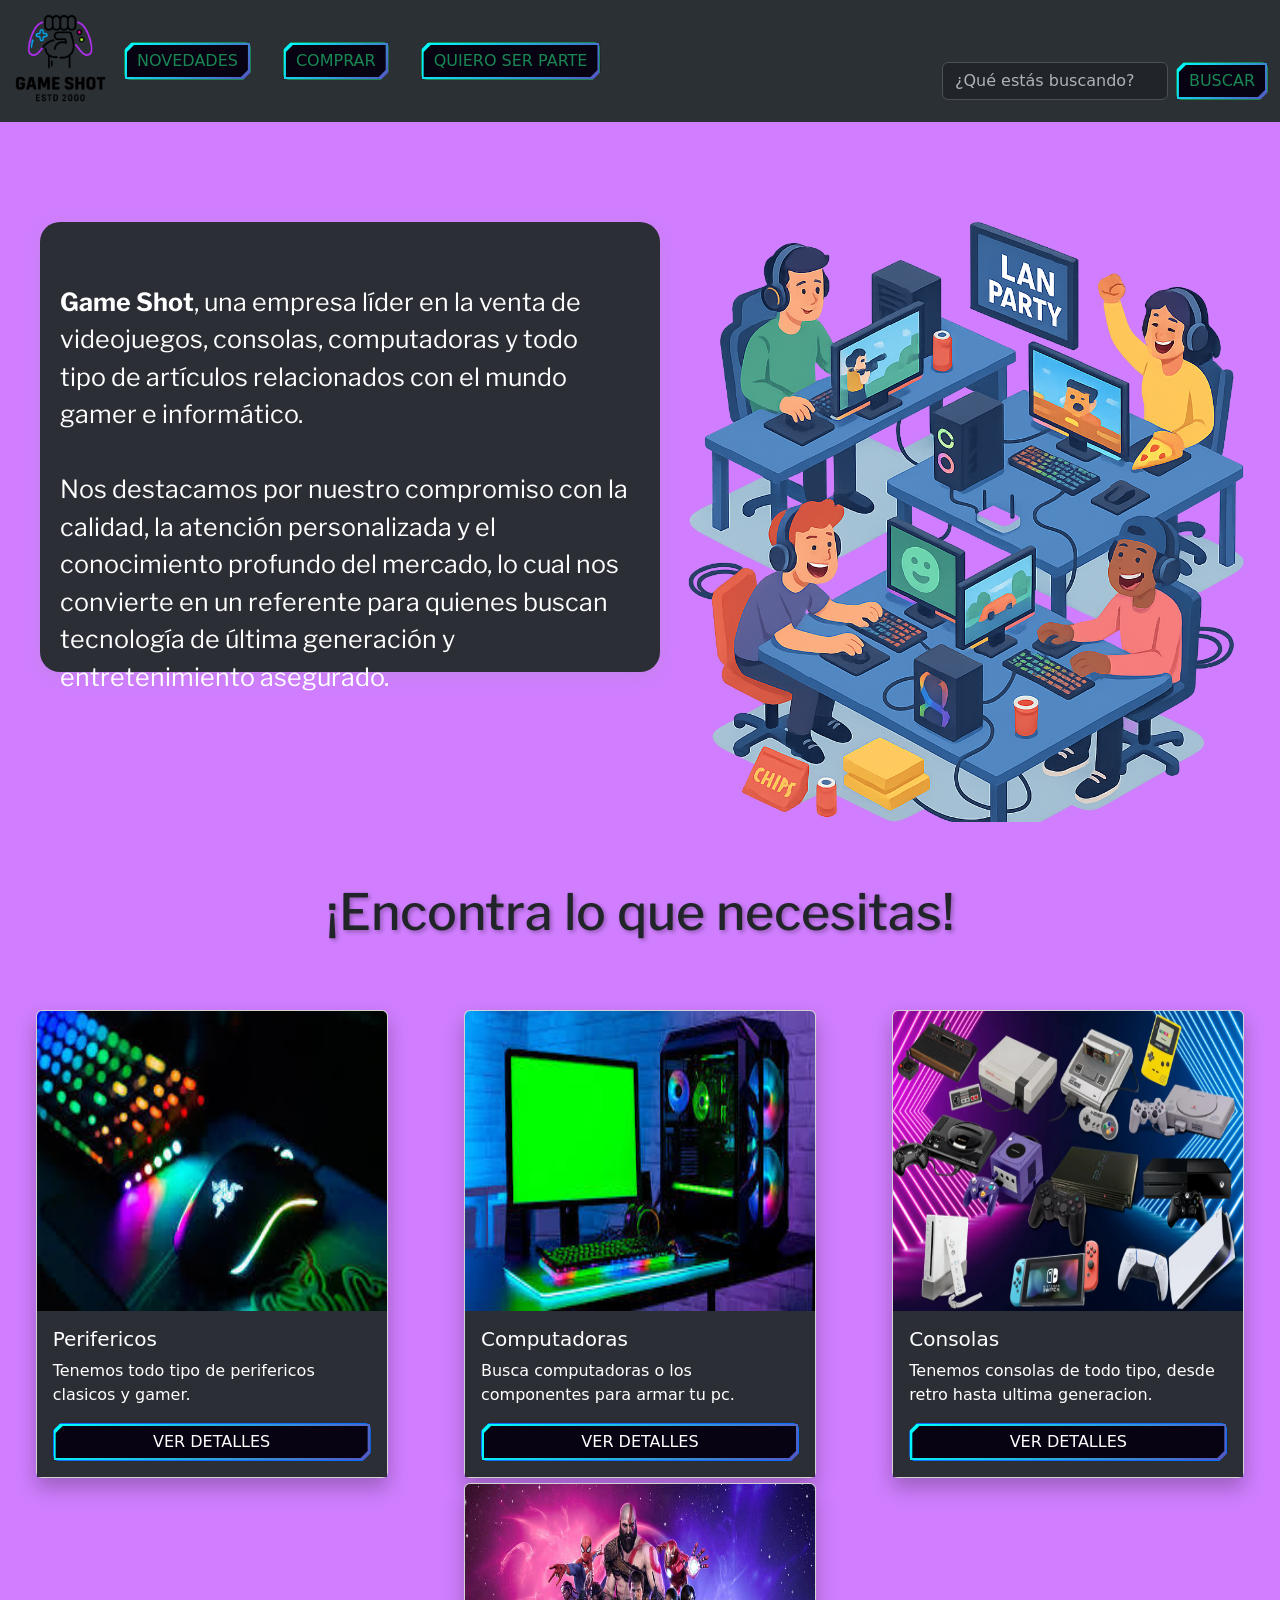
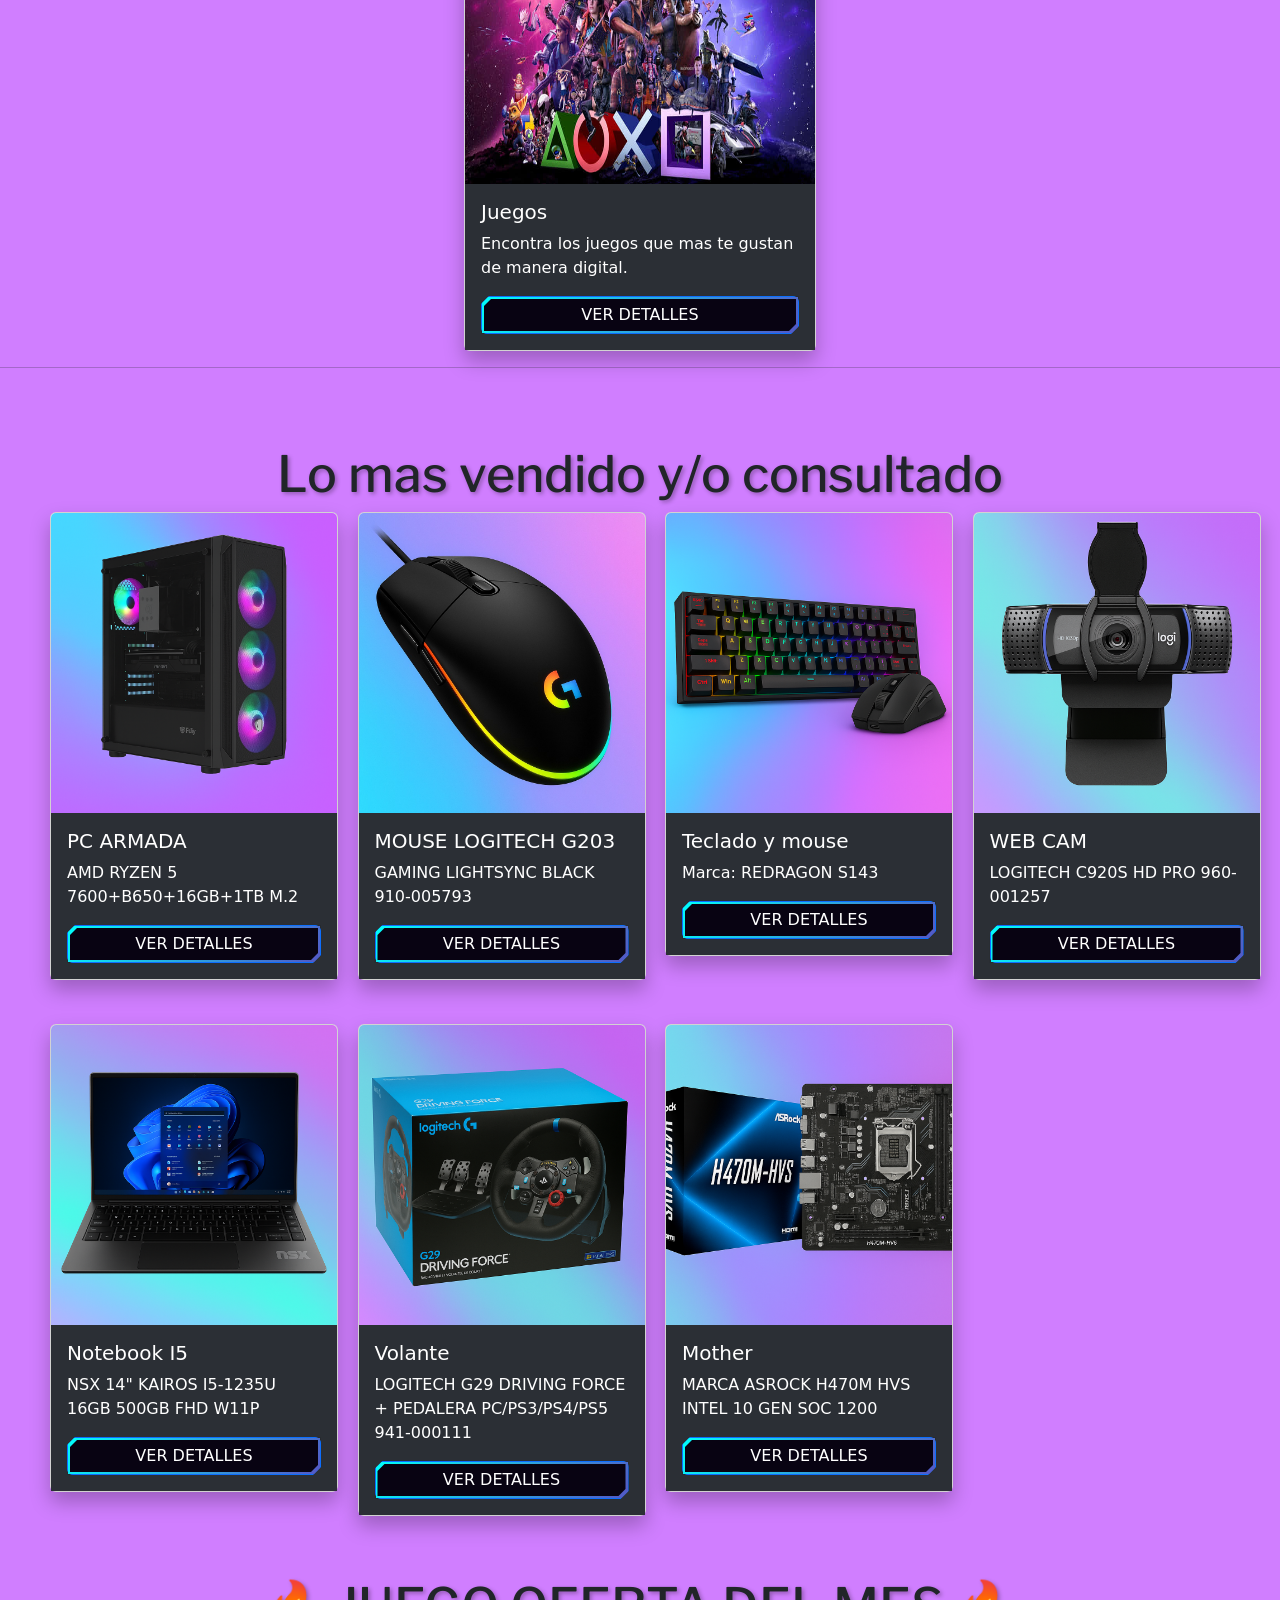
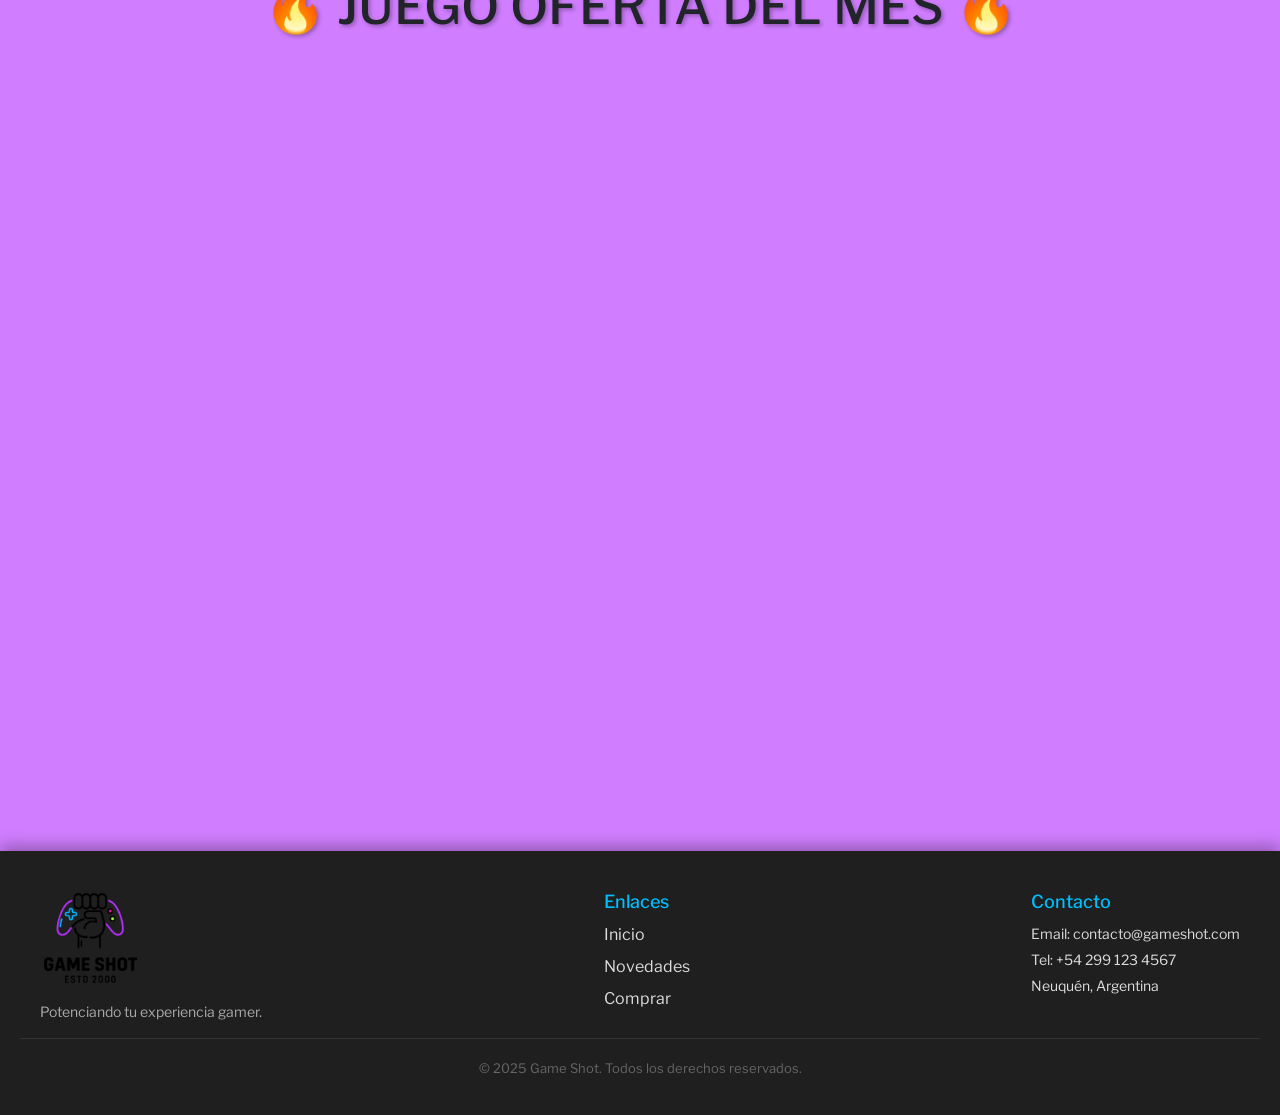
==== index.html @ ba87ca97 "resubo proyecto" ====
<!DOCTYPE html>
<html lang="en">
<head>
    <meta charset="UTF-8">
    <meta name="viewport" content="width=device-width, initial-scale=1.0">
 

  <!-- LIBRERIA -->

   <!-- CSS -->
  <link rel="stylesheet" href="assets/css/estilos.css">
  <!-- CSS ANIMATION -->
  <link href="https://unpkg.com/aos@2.3.1/dist/aos.css" rel="stylesheet">

   <!-- BOOTSTRAP -->
    <link href="https://cdn.jsdelivr.net/npm/bootstrap@5.3.5/dist/css/bootstrap.min.css" rel="stylesheet" integrity="sha384-SgOJa3DmI69IUzQ2PVdRZhwQ+dy64/BUtbMJw1MZ8t5HZApcHrRKUc4W0kG879m7" crossorigin="anonymous">
    <link rel="stylesheet" href="https://stackpath.bootstrapcdn.com/font-awesome/4.7.0/css/font-awesome.min.css">

    <!-- GOOGLE FONTS -->
<link rel="preconnect" href="https://fonts.googleapis.com">
<link rel="preconnect" href="https://fonts.gstatic.com" crossorigin>
<link href="https://fonts.googleapis.com/css2?family=Courgette&family=Exo+2:ital,wght@0,100..900;1,100..900&family=Fira+Sans+Condensed:ital,wght@0,100;0,200;0,300;0,400;0,500;0,600;0,700;0,800;0,900;1,100;1,200;1,300;1,400;1,500;1,600;1,700;1,800;1,900&family=Libre+Franklin:ital,wght@0,100..900;1,100..900&family=Noto+Serif+Hentaigana:wght@200..900&family=Playwrite+DK+Loopet+Guides&display=swap" rel="stylesheet">

<!-- ANIMATE STYLE -->
<link
rel="stylesheet"
href="https://cdnjs.cloudflare.com/ajax/libs/animate.css/4.1.1/animate.min.css"
/>

    <title>GAME SHOT</title>
</head>


<!-- BODY -->
<body class="body">
  
    
<!-- HEADER NAV -->
<header>
  <nav class="navbar navbar-expand-lg bg-body-tertiary" data-bs-theme="dark">
    <div class="container-fluid">
      <a class="navbar-brand" href="index.html">
        <img src="assets/img/principal/GAMESHOT.png" style="width: 6rem;" alt="gameshot">
      </a>
      <button class="navbar-toggler" type="button" data-bs-toggle="collapse" data-bs-target="#navbarNavAltMarkup" aria-controls="navbarNavAltMarkup" aria-expanded="false" aria-label="Toggle navigation">
        <span class="navbar-toggler-icon"></span>
      </button>

      <div class="collapse navbar-collapse d-flex justify-content-between align-items-center" id="navbarNavAltMarkup">
        <div class="navbar-nav">
          <a class="btn btn-outline-success" href="assets/pages/novedades.html">Novedades</a>
          <a class="btn btn-outline-success" href="assets/pages/stock.html">Comprar</a>
          <a class="btn btn-outline-success" href="assets/pages/serparte.html">Quiero ser parte</a>
        </div>

        <form class="d-flex" role="search">
          <input class="form-control me-2" type="search" placeholder="¿Qué estás buscando?" aria-label="Search">
          <button class="btn btn-outline-success" type="submit">Buscar</button>
        </form>
      </div>
    </div>
  </nav>
</header>



<!-- ANIMACION PRINCIPAL -->
<main>
<div class="animacionprincipal">
  <div class="contenedortexto">
    <p class="animate__animated animate__fadeInLeft"><strong>Game Shot</strong>, una empresa líder en la venta de videojuegos, consolas, computadoras y todo tipo de artículos relacionados con el mundo gamer e informático.

      Nos destacamos por nuestro compromiso con la calidad, la atención personalizada y el conocimiento profundo del mercado, lo cual nos convierte en un referente para quienes buscan tecnología de última generación y entretenimiento asegurado.
    </p>
    </div>

    
<div class="contenedorlan">
    <img class="imggamers" src="assets/img/principal/lan-party.png" alt="LAN PARTY">
  </div>
</div>   
<!-- FIN ANIMACION PRINCIPAL -->





<!-- SEGUNDO TITULO Y TARJETAS -->
<div class="contenedortitulo">
  <h1 class="segundotituloh">¡Encontra lo que necesitas!</h1>
  </div>
<!-- FIN SEGUNDO TITULO -->


<!-- COMIENZO TARJETAS -->
<section class="tarjetas" data-aos="fade-right"
data-aos-offset="300"
data-aos-easing="ease-in-sine">

<article>
  <div class="card" style="width: 22rem;">
    <img src="assets/img/principal/perifericos.jpg" class="card-img-top" alt="perifericos">
    <div class="card-body">
      <h5 class="card-title">Perifericos</h5>
      <p class="card-text">Tenemos todo tipo de perifericos clasicos y gamer.</p>
      <a href="assets/pages/perifericos.html" class="btn btn-primary">Ver detalles</a>
    </div>
  </div>
</article>

<article>
  <div class="card" style="width: 22rem;">
    <img src="assets/img/principal/pc.jpg" class="card-img-top" alt="imagen-pc">
    <div class="card-body">
      <h5 class="card-title">Computadoras</h5>
      <p class="card-text">Busca computadoras o los componentes para armar tu pc.</p>
      <a href="assets/pages/computadoras.html" class="btn btn-primary">Ver detalles</a>
    </div>
  </div>
</article>

<article>
  <div class="card" style="width: 22rem;">
    <img src="assets/img/principal/consolas.png" class="card-img-top" alt="Consolas">
    <div class="card-body">
      <h5 class="card-title">Consolas</h5>
      <p class="card-text">Tenemos consolas de todo tipo, desde retro hasta ultima generacion.</p>
      <a href="assets/pages/consolas.html" class="btn btn-primary">Ver detalles</a>
    </div>
  </div>
</article>

<article>
  <div class="card" style="width: 22rem;">
    <img src="assets/img/principal/juegos.jpg" class="card-img-top" alt="juegos">
    <div class="card-body">
      <h5 class="card-title">Juegos</h5>
      <p class="card-text">Encontra los juegos que mas te gustan de manera digital.</p>
      <a href="assets/pages/juegos.html" class="btn btn-primary">Ver detalles</a>
    </div>
  </div>
</article>

</section>
<!-- FIN TARJETAS -->


<!-- BARRA SEPARADORA -->
<hr>
<!-- BARRA SEPARADORA-->


<!-- TITULO Y TARJETAS MAS VENDIDO -->
<div class="contenedortitulotres">
<h2 class="titulotres">Lo mas vendido y/o consultado</h2>
</div>
<!-- FIN DEL TITULO -->


<!-- INICIO TARJETAS DE LO MAS VENDIDO Y CONSULTADO -->
<section class="contenedormasvendido" data-aos="fade-right">
    <article>
    <div class="card" style="width: 18rem;">
      <img src="assets/img/productos/computadora-i5.png" class="card-img-top" alt="pc armada">
      <div class="card-body">
        <h5 class="card-title">PC ARMADA</h5>
        <p class="card-text"> AMD RYZEN 5 7600+B650+16GB+1TB M.2</p>
        <a href="/assets/pages/stock.html" class="btn btn-primary">Ver detalles</a>
      </div>
    </div>
  </article>


<article>
    <div class="card" style="width: 18rem;">
      <img src="assets/img/productos/mouse-logitechg203.png" class="card-img-top" alt="mouse logitech">
      <div class="card-body">
        <h5 class="card-title">MOUSE LOGITECH G203</h5>
        <p class="card-text"> GAMING LIGHTSYNC BLACK 910-005793</p>
        <a href="/assets/pages/stock.html" class="btn btn-primary">Ver detalles</a>
      </div>
    </div>
</article>

<article>
    <div class="card" style="width: 18rem;">
      <img src="assets/img/productos/teclado.png" class="card-img-top" alt="mouselogitech">
      <div class="card-body">
        <h5 class="card-title">Teclado y mouse</h5>
        <p class="card-text">Marca: REDRAGON S143</p>
        <a href="/assets/pages/stock.html" class="btn btn-primary">Ver detalles</a>
      </div>
    </div>
</article>

<article>
    <div class="card" style="width: 18rem;">
      <img src="assets/img/productos/cam-logitech.png" class="card-img-top" alt="camara web">
      <div class="card-body">
        <h5 class="card-title">WEB CAM</h5>
        <p class="card-text">LOGITECH C920S HD PRO 960-001257</p>
        <a href="/assets/pages/stock.html" class="btn btn-primary">Ver detalles</a>
      </div>
    </div>
</article>

<article>
    <div class="card" style="width: 18rem;">
      <img src="assets/img/productos/nootebook.png" class="card-img-top" alt="notebook nsx">
      <div class="card-body">
        <h5 class="card-title">Notebook I5</h5>
        <p class="card-text">NSX 14" KAIROS I5-1235U 16GB 500GB FHD W11P</p>
        <a href="/assets/pages/stock.html" class="btn btn-primary">Ver detalles</a>
      </div>
    </div>
</article> 

<article>
    <div class="card" style="width: 18rem;">
      <img src="assets/img/productos/volante-logitech.png" class="card-img-top" alt="volante logitech">
      <div class="card-body">
        <h5 class="card-title">Volante</h5>
        <p class="card-text">LOGITECH G29 DRIVING FORCE + PEDALERA PC/PS3/PS4/PS5 941-000111 </p>
        <a href="/assets/pages/stock.html" class="btn btn-primary">Ver detalles</a>
      </div>
    </div>
</article>

<article>
    <div class="card" style="width: 18rem;">
      <img src="assets/img/productos/mother-asrock.png" class="card-img-top" alt="Mother ASROCK">
      <div class="card-body">
        <h5 class="card-title">Mother</h5>
        <p class="card-text">MARCA ASROCK H470M HVS INTEL 10 GEN SOC 1200</p>
        <a href="/assets/pages/stock.html" class="btn btn-primary">Ver detalles</a>
      </div>
    </div>
</article>

</section>
<!-- FIN TARJETAS DE LO MAS VENDIDO Y/O CONSULTADO -->





<section>
  <!-- INICIO CUARTO TITULO -->
  <div class="contenedorcuartotitulo">
    <h2 class="cuartotituloh">
      <span class="fuego">🔥</span>   JUEGO OFERTA DEL MES  <span class="fuego">🔥</span>
    </h2>
  </div>
<!-- FIN CUARTO TITULO -->

<!-- JUEGO EN OFERTA DEL MES -->
<div class="contenedorjuegooferta" data-aos="fade-left">
<div>
  <img class="juegooferta" src="assets/img/productos/juego-oferta.jpg" alt="ASSASSINSCREED">
</div>
<div>
  <a href="assets/pages/juegos.html" class="btn btn-primary">¡Lo Quiero!</a>
</div>
<div class="textojuego">
  <h2>Disfruta de nuestras distintas ofertas en todas las plataformas</h2>
</div>
</div>

</section>
<!-- FIN JUEGO OFERTA DEL MES -->

</main>



<!-- COMIENZO DEL FOOTER -->
<footer class="footer">
  <div class="footer-container">
    <div class="footer-logo">
      <img src="assets/img/principal/GAMESHOT.png" alt="Logo Game Shot">
      <p>Potenciando tu experiencia gamer.</p>
    </div>

    <div class="footer-links">
      <h5>Enlaces</h5>
      <ul>
        <li><a href="index.html">Inicio</a></li>
        <li><a href="/assets/pages/novedades.html">Novedades</a></li>
        <li><a href="/assets/pages/stock.html">Comprar</a></li>
      </ul>
    </div>

    <div class="footer-contact">
      <h5>Contacto</h5>
      <p>Email: contacto@gameshot.com</p>
      <p>Tel: +54 299 123 4567</p>
      <p>Neuquén, Argentina</p>
    </div>
  </div>
  <div class="footer-bottom">
    <p>&copy; 2025 Game Shot. Todos los derechos reservados.</p>
  </div>
</footer>
<!-- FIN DEL FOOTER -->
</body>







 <!-- Scripts  -->
 <script src="https://cdn.jsdelivr.net/npm/bootstrap@5.3.5/dist/js/bootstrap.bundle.min.js" integrity="sha384-k6d4wzSIapyDyv1kpU366/PK5hCdSbCRGRCMv+eplOQJWyd1fbcAu9OCUj5zNLiq" crossorigin="anonymous"></script>
 <!-- ANIMATION CSS -->
 <script src="https://unpkg.com/aos@2.3.1/dist/aos.js"></script>
 <script>
  AOS.init();
</script>
</html>
---- assets/css/estilos.css ----
.body {
  -webkit-animation: color-change-2x 3s linear infinite alternate both;
  animation: color-change-2x 3s linear infinite alternate both;
}

@keyframes color-change-2x {
  0% {
    background: #8af7ff;
  }
  100% {
    background: #d07eff;
  }
}
@-webkit-keyframes bg-pan-left {
  0% {
    background-position: 100% 50%;
  }
  100% {
    background-position: 0% 50%;
  }
}
@keyframes bg-pan-left {
  0% {
    background-position: 100% 50%;
  }
  100% {
    background-position: 0% 50%;
  }
}
.contenedorbuscador {
  padding-left: 570px;
}

.navbar-nav {
  gap: 2rem;
}

.btn {
  --border-color: linear-gradient(-45deg, #ffae00, #7e03aa, #00fffb);
  --border-width: 0.125em;
  --curve-size: 0.5em;
  --blur: 30px;
  --bg: #080312;
  --color: #afffff;
  color: var(--color);
  cursor: pointer;
  position: relative;
  isolation: isolate;
  display: inline-grid;
  place-content: center;
  padding: 0.5em 1.5em;
  font-size: 17px;
  border: 0;
  text-transform: uppercase;
  box-shadow: 10px 10px 20px rgba(0, 0, 0, 0.6);
  clip-path: polygon(0% var(--curve-size), var(--curve-size) 0, 100% 0, 100% calc(100% - var(--curve-size)), calc(100% - var(--curve-size)) 100%, 0 100%);
  transition: color 250ms;
}

.btn::after,
.btn::before {
  content: "";
  position: absolute;
  inset: 0;
}

.btn::before {
  background: var(--border-color);
  background-size: 300% 300%;
  animation: move-bg7234 5s ease infinite;
  z-index: -2;
}

@keyframes move-bg7234 {
  0% {
    background-position: 31% 0%;
  }
  50% {
    background-position: 70% 100%;
  }
  100% {
    background-position: 31% 0%;
  }
}
.btn::after {
  background: var(--bg);
  z-index: -1;
  clip-path: polygon(var(--border-width) calc(var(--curve-size) + var(--border-width) * 0.5), calc(var(--curve-size) + var(--border-width) * 0.5) var(--border-width), calc(100% - var(--border-width)) var(--border-width), calc(100% - var(--border-width)) calc(100% - (var(--curve-size) + var(--border-width) * 0.5)), calc(100% - (var(--curve-size) + var(--border-width) * 0.5)) calc(100% - var(--border-width)), var(--border-width) calc(100% - var(--border-width)));
  transition: clip-path 500ms;
}

.btn:where(:hover, :focus)::after {
  clip-path: polygon(calc(100% - var(--border-width)) calc(100% - (var(--curve-size) + var(--border-width) * 0.5)), calc(100% - var(--border-width)) var(--border-width), calc(100% - var(--border-width)) var(--border-width), calc(100% - var(--border-width)) calc(100% - (var(--curve-size) + var(--border-width) * 0.5)), calc(100% - (var(--curve-size) + var(--border-width) * 0.5)) calc(100% - var(--border-width)), calc(100% - (var(--curve-size) + var(--border-width) * 0.5)) calc(100% - var(--border-width)));
  transition: 200ms;
}

.btn:where(:hover, :focus) {
  color: #fff;
}

.contenedorbuscador {
  padding-left: 570px;
}

.imggamers {
  height: 600px;
  width: 600px;
  animation: gamers 3s ease-in infinite alternate-reverse;
  align-self: start;
}

@keyframes gamers {
  from {
    transform: translateY(0);
  }
  to {
    transform: translateY(-60px);
  }
}
.animacionprincipal {
  display: grid;
  grid-template-columns: 1fr 1fr;
  padding-top: 100px;
  padding-left: 40px;
}

.contenedorlan {
  grid-column: 2/3;
}

.contenedortexto {
  font-size: 25px;
  grid-column: 1/2;
  padding: 1.5rem 2rem;
  height: 450px;
  padding-left: 20px;
  font-family: "Libre Franklin", sans-serif;
  font-optical-sizing: auto;
  white-space: pre-line;
  background-color: rgb(43, 47, 53);
  border-radius: 20px;
  box-shadow: 0 4px 15px rgba(149, 149, 149, 0.2);
  color: white;
  animation: aparecer 1s ease forwards;
  opacity: 0;
}

@keyframes aparecer {
  0% {
    transform: translateY(20px);
    opacity: 0;
  }
  100% {
    transform: translateY(0);
    opacity: 1;
  }
}
.contenedortitulo, .contenedortitulotres, .contenedorsegundotitulo, .contenedorprimertitulo, .contenedorcuartotitulo {
  padding-top: 60px;
  display: flex;
  justify-content: center;
}

.segundotituloh, .titulotres, .novedadessegundotitulo, .novedadesprimertitulo, .cuartotituloh {
  font-size: 50px;
  font-family: "Libre Franklin", sans-serif;
  text-shadow: 2px 2px 4px rgba(0, 0, 0, 0.3);
}

.tarjetas {
  display: flex;
  flex-wrap: wrap;
  justify-content: space-around;
  padding-top: 60px;
  gap: 5px 5px;
}

.card {
  box-shadow: 0 10px 20px rgba(0, 0, 0, 0.25);
  border-radius: 16px;
}

.card:hover {
  transform: scale(1.02);
  transition: 0.3s ease-in-out;
}

.card-body {
  background-color: rgb(43, 47, 53);
}

.card-title {
  font-size: "Libre Franklin", sans-serif;
  color: white;
}

.card-body h5 {
  color: white;
}

.card-body p {
  color: white;
}

.card-body a {
  display: flex;
  justify-content: center;
}

.contenedormasvendido {
  display: grid;
  grid-template-columns: 1fr 1fr 1fr 1fr;
  grid-template-rows: 1fr 1fr;
  padding-left: 50px;
  row-gap: 20px;
}

.fuego {
  animation: flame 0.8s infinite alternate ease-in-out;
  display: inline-block;
}

@keyframes flame {
  0% {
    transform: translateY(0) scale(1);
    filter: drop-shadow(0 0 5px orange);
  }
  100% {
    transform: translateY(-5px) scale(1.1);
    filter: drop-shadow(0 0 15px red);
  }
}
.juegooferta {
  width: 100%;
  display: block;
  border-radius: 10px;
}

.contenedorjuegooferta {
  position: relative;
  display: inline-block;
}

.botonoferta {
  display: flex;
  justify-content: center;
}

.contenedorjuegooferta a {
  position: absolute;
  bottom: 20px;
  right: 590px;
  width: 350px;
  height: 50px;
  display: flex;
}

.textojuego {
  position: absolute;
  left: 310px;
  top: 50px;
  color: white;
  font-family: "Libre Franklin", sans-serif;
}

.mature {
  position: absolute;
  width: 50px;
  height: 70px;
  top: 700px;
  right: 500px;
}

.infojuego {
  position: absolute;
  font-family: "Libre Franklin", sans-serif;
  top: 725px;
  right: 30px;
  font-size: 18px;
  color: white;
}

footer {
  background-color: #1f1f1f;
  color: #ddd;
  padding: 40px 20px 20px;
  font-family: "Libre Franklin", sans-serif;
  margin-top: 80px;
  box-shadow: 0 -5px 15px rgba(0, 0, 0, 0.3);
}

.footer-container {
  display: flex;
  flex-wrap: wrap;
  justify-content: space-between;
  max-width: 1200px;
  margin: auto;
  gap: 2rem;
}

.footer-logo img {
  width: 100px;
  margin-bottom: 10px;
}

.footer-logo p {
  font-size: 14px;
  color: #aaa;
}

.footer-links h5,
.footer-contact h5 {
  font-size: 18px;
  margin-bottom: 10px;
  color: #00bfff;
}

.footer-links ul {
  list-style: none;
  padding: 0;
}

.footer-links ul li {
  margin-bottom: 8px;
}

.footer-links ul li a {
  color: #ddd;
  text-decoration: none;
  transition: color 0.3s;
}

.footer-links ul li a:hover {
  color: #00bfff;
}

.footer-contact p {
  margin: 5px 0;
  font-size: 14px;
}

.footer-bottom {
  text-align: center;
  padding-top: 20px;
  border-top: 1px solid #333;
  font-size: 13px;
  color: #666;
}

.contenedorcarrouseluno img {
  height: 600px;
}

.botonera {
  display: flex;
  justify-content: space-evenly;
  padding-top: 40px;
}

.botonera a {
  text-decoration: none;
  font-size: 27px;
  color: black;
  font-family: "Libre Franklin", sans-serif;
  text-decoration: none;
  color: #343434;
  transition: color 0.3s ease, border-bottom 0.3s ease;
  border-bottom: 2px solid transparent;
}

.botonera a:hover {
  color: #0056b3;
  border-bottom: 2px solid #0056b3;
}

.contenedorstock {
  display: grid;
  grid-template-columns: 1fr 1fr 1fr 1fr;
  grid-template-rows: 1fr 1fr 1fr 1fr 1fr 1fr;
  margin-left: 50px;
  grid-auto-rows: 450px;
  gap: 20px;
  border-radius: 5px;
  box-shadow: 2px;
}

.ram {
  grid-column: 1/2;
  grid-row: 6/7;
}

.propagandaamd {
  grid-row: 6/7;
  grid-column: 2/4;
}

.propagandaamd img {
  width: 1050px;
  height: 450px;
  border-radius: 20px;
}

.card {
  width: 18rem;
  height: 100%;
  display: flex;
  flex-direction: column;
}

.card img {
  height: 300px;
}

.card-body {
  flex-grow: 1;
  display: flex;
  flex-direction: column;
}

.card-body .btn {
  margin-top: auto;
  align-self: flex-start;
  width: 100%;
}

.contenedorperifericos {
  display: grid;
  grid-template-columns: 1fr 1fr 1fr 1fr;
  grid-row: 1fr 1fr 1fr 1fr 1fr;
  gap: 30px;
  padding-left: 30px;
  padding-right: 30px;
}

.contenedorperifericos article div {
  width: 100%;
  height: 100%;
}

.carrouselperiferico {
  grid-column: 1/5;
  grid-row: 2/3;
  height: 300px;
}

.palancalogitech {
  grid-row: 5/6;
  grid-column: 3/4;
}

.mouseblue {
  grid-row: 5/6;
  grid-column: 2/3;
}

.contenedorcomputadoras {
  display: grid;
  grid-template-columns: 1fr 1fr 1fr;
  grid-row: 1fr 1fr 1fr 1fr 1fr;
  gap: 30px;
  padding-left: 90px;
}

.propagandacomputadora {
  grid-column: 1/4;
  grid-row: 2/3;
  width: 1289px;
}

.propagandacomputadorados {
  grid-column: 1/4;
  grid-row: 5/6;
  width: 1289px;
}

.noxi {
  grid: 4/5;
  grid-column: 2/3;
}

.contenedorjuegos {
  display: grid;
  grid-template-columns: 1fr 1fr 1fr 1fr;
  grid-row: 1fr 1fr 1fr;
  gap: 20px;
}

.contenedorjuegos article div {
  width: 100%;
  height: 100%;
}

.contenedorconsolas {
  display: flex;
  justify-content: space-around;
}

form {
  display: flex;
  justify-content: center;
  margin-top: 40px;
}

.formulario {
  background-color: #ffffff;
  padding: 30px;
  border-radius: 10px;
  box-shadow: 0px 4px 10px rgba(0, 0, 0, 0.1);
  width: 90%;
  max-width: 500px;
}

.formulario h2 {
  text-align: center;
  margin-bottom: 20px;
  font-weight: bold;
  font-size: 24px;
}

.form-group {
  margin-bottom: 20px;
}

.form-group label {
  display: block;
  margin-bottom: 8px;
  font-size: 16px;
  color: #333;
}

.form-group input,
.form-group textarea {
  width: 100%;
  padding: 10px 12px;
  border: 1px solid #ccc;
  border-radius: 6px;
  font-size: 15px;
  background-color: #f9f9f9;
}

.form-group textarea {
  resize: vertical;
  min-height: 100px;
}

input[type=submit] {
  display: block;
  width: 100%;
  padding: 12px;
  background-color: #4CAF50;
  color: white;
  font-size: 16px;
  font-weight: bold;
  border: none;
  border-radius: 6px;
  cursor: pointer;
  transition: background-color 0.3s ease;
}

input[type=submit]:hover {
  background-color: #45a049;
}

@media screen and (max-width: 769px) {
  .contenedortexto {
    height: 300px;
  }
  .contenedortexto p {
    font-size: 14px;
    margin-top: -30px;
  }
  .imggamers {
    width: 300px;
    height: 300px;
  }
  .tarjetas {
    gap: 10px 10px;
  }
  .contenedormasvendido {
    display: grid;
    grid-template-columns: 1fr 1fr;
    grid-template-rows: 1fr 1fr 1fr 1fr;
    padding-left: 50px;
    row-gap: 20px;
  }
  .cuartotituloh {
    font-size: 20px;
  }
  .juegooferta {
    width: 100%;
    height: 600px;
  }
  .contenedorjuegooferta a {
    bottom: 50px;
    right: 210px;
    width: 350px;
    height: 50px;
  }
  .textojuego {
    left: 85px;
    top: 20px;
  }
  .textojuego h2 {
    font-size: 22px;
  }
  .mature {
    width: 500px;
    height: 500px;
    top: 700px;
    right: 500px;
  }
  .infojuego {
    position: absolute;
    font-family: "Libre Franklin", sans-serif;
    top: 700px;
    right: 10px;
    font-size: 2px;
  }
  .novedadesprimertitulo {
    font-size: 40px;
  }
  .carrouseles img {
    height: 400px;
  }
  .novedadessegundotitulo {
    font-size: 35px;
  }
  .botonera a {
    font-size: 20px;
  }
  .contenedorstock {
    display: flex;
    flex-wrap: wrap;
    gap: 20px;
    justify-content: center;
    padding: 20px;
  }
  .propagandaamd img {
    width: 750px;
    margin-right: 47px;
  }
  .contenedorperifericos {
    display: flex;
    flex-wrap: wrap;
    gap: 20px;
    justify-content: center;
    padding: 20px;
  }
  .carrouselperiferico img {
    width: 700px;
    height: 200px;
  }
  .contenedorcomputadoras {
    display: flex;
    flex-wrap: wrap;
    gap: 20px;
    justify-content: center;
    padding: 20px;
  }
  .propagandacomputadora {
    width: 600px;
    height: 50px;
  }
  .propagandacomputadorados {
    width: 600px;
    height: 50px;
  }
  .contenedorconsolas {
    display: flex;
    flex-wrap: wrap;
    gap: 20px;
    justify-content: center;
    padding: 20px;
  }
  .contenedorjuegos {
    display: flex;
    flex-wrap: wrap;
    gap: 20px;
    justify-content: center;
    padding: 20px;
  }
}
@media screen and (max-width: 480px) {
  .contenedortexto {
    height: 280px;
    margin-top: -50px;
    margin-left: -30px;
  }
  .contenedortexto p {
    font-size: 8.5px;
    text-align: center;
    margin-top: -50px;
  }
  .imggamers {
    width: 200px;
    height: 200px;
  }
  .segundotituloh, .titulotres, .cuartotituloh, .novedadesprimertitulo, .novedadessegundotitulo {
    font-size: 35px;
    text-align: center;
  }
  .contenedormasvendido {
    display: flex;
    flex-direction: column;
    row-gap: 20px;
  }
  .cuartotituloh {
    font-size: 20px;
  }
  .juegooferta {
    width: 100%;
    height: 300px;
  }
  .contenedorjuegooferta a {
    bottom: 50px;
    right: 25px;
    width: 350px;
    height: 50px;
  }
  .textojuego {
    left: 0px;
    top: 0px;
  }
  .textojuego h2 {
    font-size: 19px;
  }
  .mature {
    width: 500px;
    height: 500px;
    top: 700px;
    right: 500px;
  }
  .infojuego {
    position: absolute;
    font-family: "Libre Franklin", sans-serif;
    top: 700px;
    right: 10px;
    font-size: 2px;
  }
  .novedadesprimertitulo {
    font-size: 35px;
  }
  .carrouseles img {
    height: 300px;
  }
  .novedadessegundotitulo {
    font-size: 35px;
  }
  .botonera a {
    font-size: 12px;
  }
  .contenedorstock {
    display: flex;
    flex-direction: column;
  }
  .propagandaamd img {
    height: 200px;
    width: 350px;
    margin-left: -25px;
  }
  .contenedorperifericos {
    display: flex;
    flex-wrap: wrap;
    gap: 20px;
    justify-content: center;
    padding: 20px;
  }
  .carrouselperiferico img {
    width: 400px;
    height: 160px;
  }
  .contenedorcomputadoras {
    display: flex;
    flex-wrap: wrap;
    gap: 20px;
    justify-content: center;
    padding: 20px;
  }
  .propagandacomputadora {
    width: 360px;
    height: 50px;
  }
  .propagandacomputadorados {
    width: 360px;
    height: 50px;
  }
  .contenedorconsolas {
    display: flex;
    flex-wrap: wrap;
    gap: 20px;
    justify-content: center;
    padding: 20px;
  }
  .contenedorjuegos {
    display: flex;
    flex-wrap: wrap;
    gap: 20px;
    justify-content: center;
    padding: 20px;
  }
}
@media screen and (max-width: 426px) {
  .contenedortexto {
    height: 190px;
    margin-top: -50px;
    margin-left: -30px;
  }
  .contenedortexto p {
    font-size: 8.5px;
    text-align: center;
    margin-top: -50px;
  }
  .imggamers {
    width: 200px;
    height: 200px;
  }
}


/*# sourceMappingURL=estilos.css.map */
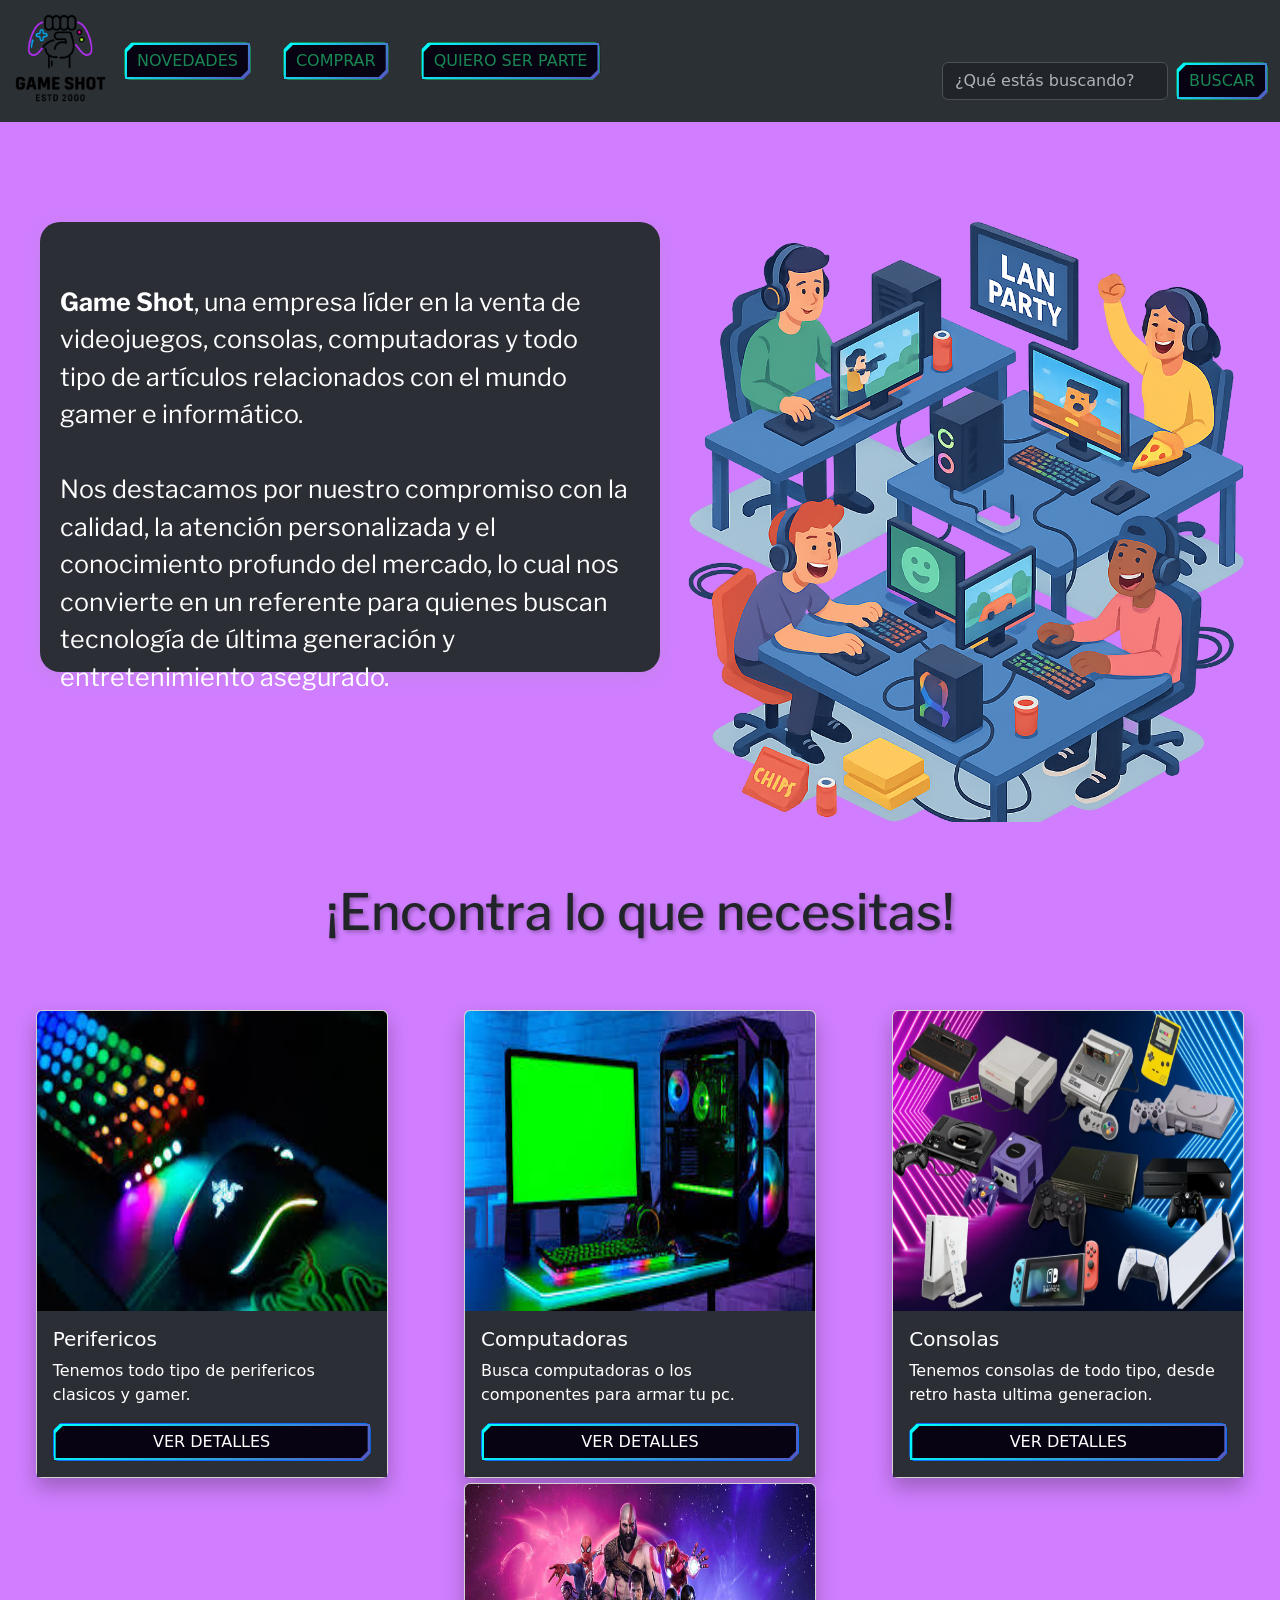
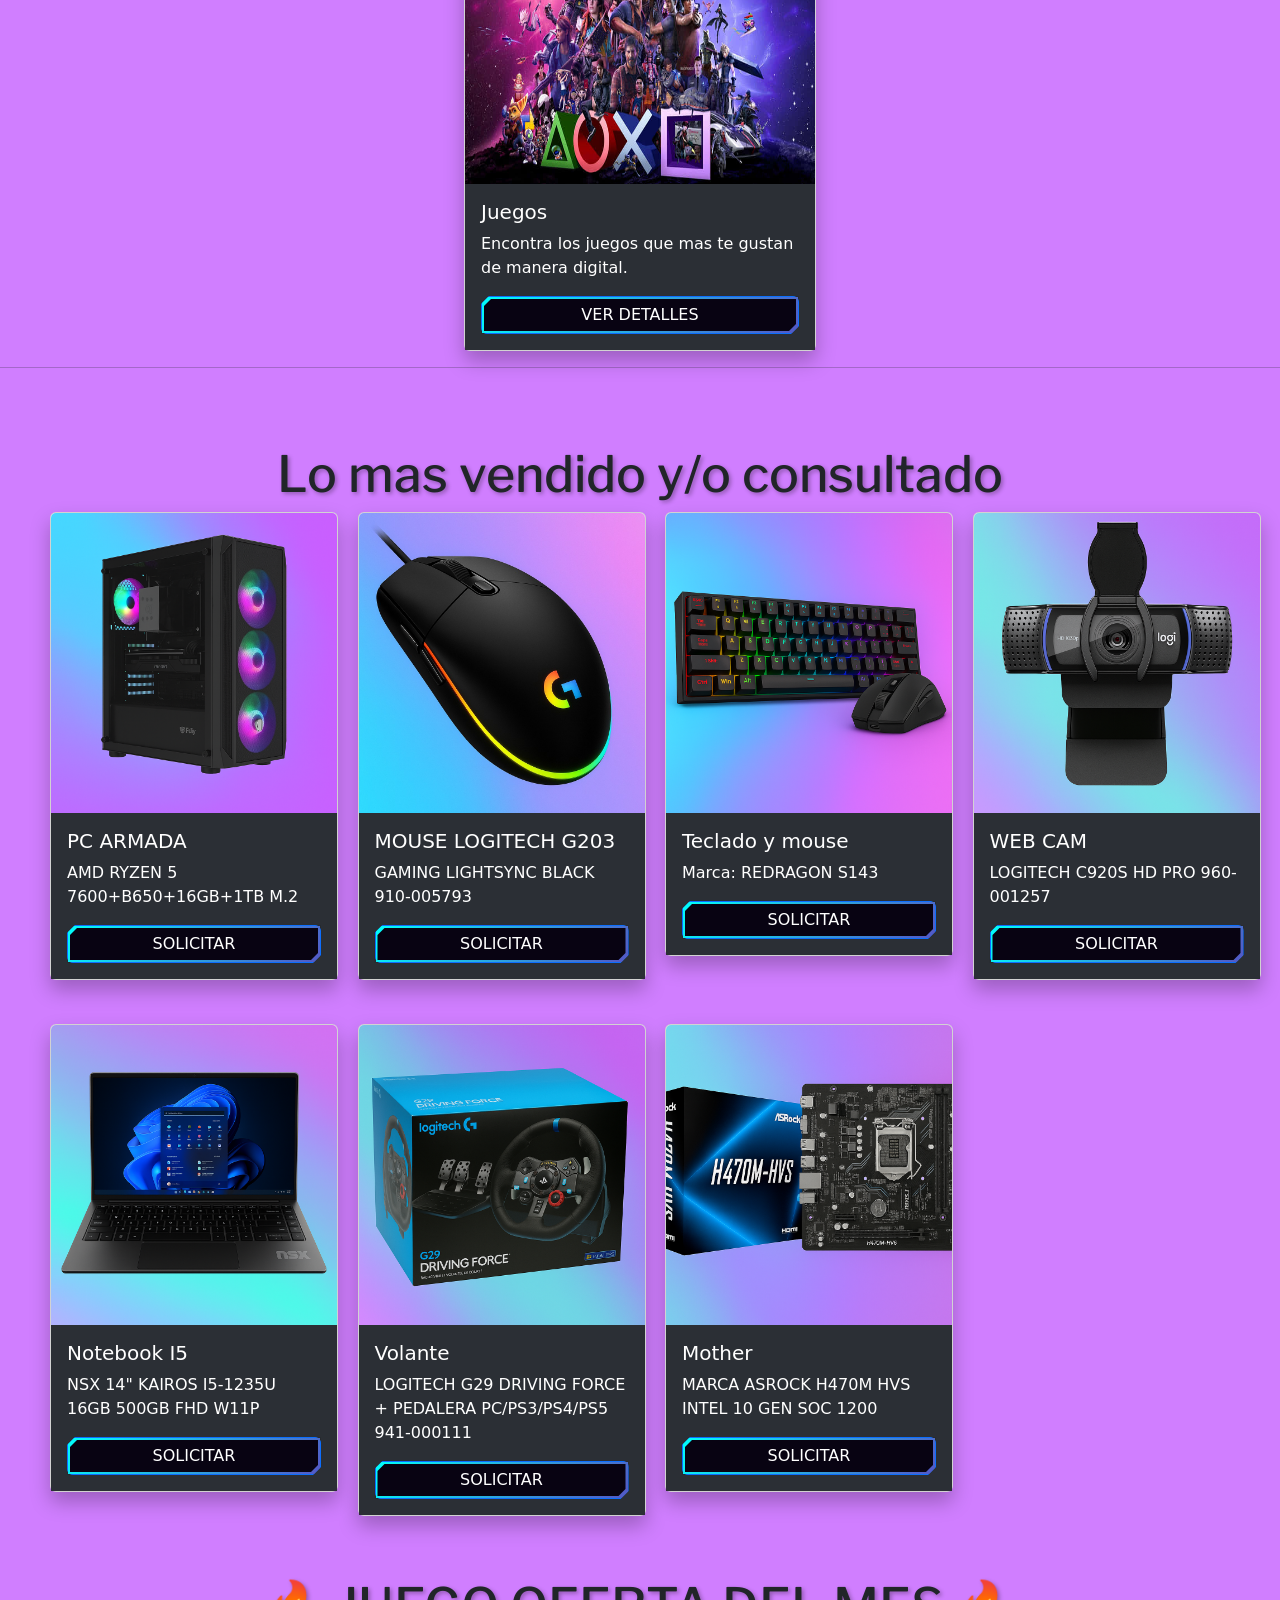
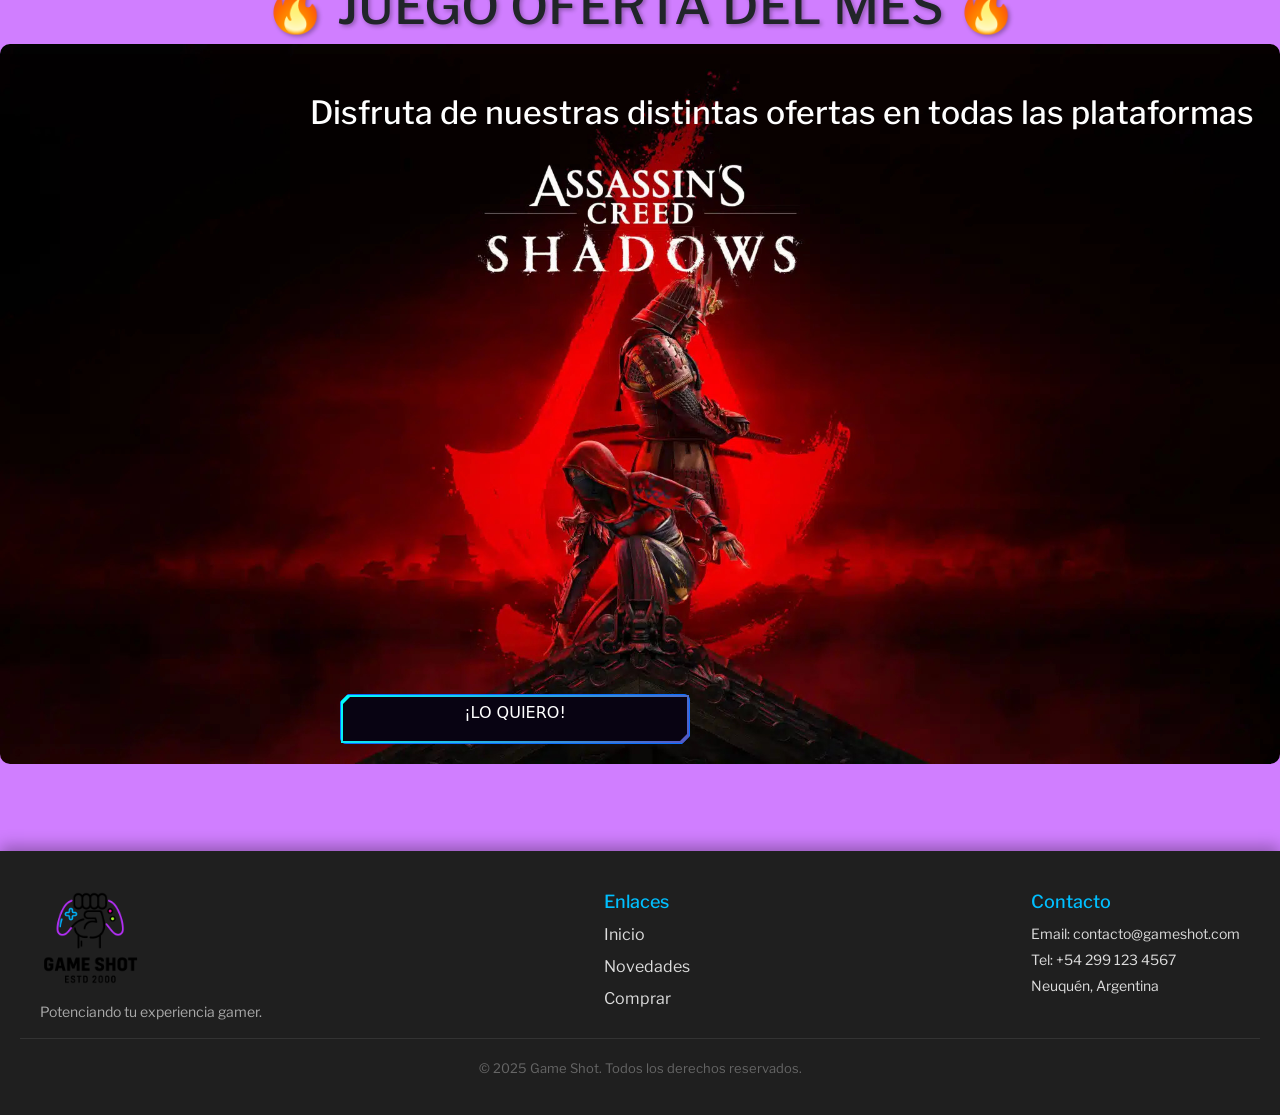
==== commit 0720bc88: "list" ====
--- a/index.html
+++ b/index.html
@@ -3,7 +3,8 @@
 <head>
     <meta charset="UTF-8">
     <meta name="viewport" content="width=device-width, initial-scale=1.0">
- 
+    <meta name="description" content="Descubrí lo mejor en tecnología gamer: computadoras, consolas, periféricos y videojuegos al mejor precio. Enviamos a todo el país. GAMESHOT">
+    <meta name="keywords" content="computadoras gamer, consolas, videojuegos, teclados mecánicos, mouse gamer, monitores, auriculares gaming, PC gaming, juegos PS5, accesorios para gaming, venta de hardware, tecnología gamer">
 
   <!-- LIBRERIA -->
 
@@ -165,7 +166,7 @@
       <div class="card-body">
         <h5 class="card-title">PC ARMADA</h5>
         <p class="card-text"> AMD RYZEN 5 7600+B650+16GB+1TB M.2</p>
-        <a href="/assets/pages/stock.html" class="btn btn-primary">Ver detalles</a>
+        <a href="https://wa.me/+542994098121?text=Hola!%20Me%20gustaría%20consultar%20sobre%20un%20articulo%20de%20Game%20Shot" class="btn btn-primary">Solicitar</a>
       </div>
     </div>
   </article>
@@ -177,7 +178,7 @@
       <div class="card-body">
         <h5 class="card-title">MOUSE LOGITECH G203</h5>
         <p class="card-text"> GAMING LIGHTSYNC BLACK 910-005793</p>
-        <a href="/assets/pages/stock.html" class="btn btn-primary">Ver detalles</a>
+        <a href="https://wa.me/+542994098121?text=Hola!%20Me%20gustaría%20consultar%20sobre%20un%20articulo%20de%20Game%20Shot" class="btn btn-primary">Solicitar</a>
       </div>
     </div>
 </article>
@@ -188,7 +189,7 @@
       <div class="card-body">
         <h5 class="card-title">Teclado y mouse</h5>
         <p class="card-text">Marca: REDRAGON S143</p>
-        <a href="/assets/pages/stock.html" class="btn btn-primary">Ver detalles</a>
+        <a href="https://wa.me/+542994098121?text=Hola!%20Me%20gustaría%20consultar%20sobre%20un%20articulo%20de%20Game%20Shot" class="btn btn-primary">Solicitar</a>
       </div>
     </div>
 </article>
@@ -199,7 +200,7 @@
       <div class="card-body">
         <h5 class="card-title">WEB CAM</h5>
         <p class="card-text">LOGITECH C920S HD PRO 960-001257</p>
-        <a href="/assets/pages/stock.html" class="btn btn-primary">Ver detalles</a>
+        <a href="https://wa.me/+542994098121?text=Hola!%20Me%20gustaría%20consultar%20sobre%20un%20articulo%20de%20Game%20Shot" class="btn btn-primary">Solicitar</a>
       </div>
     </div>
 </article>
@@ -210,7 +211,7 @@
       <div class="card-body">
         <h5 class="card-title">Notebook I5</h5>
         <p class="card-text">NSX 14" KAIROS I5-1235U 16GB 500GB FHD W11P</p>
-        <a href="/assets/pages/stock.html" class="btn btn-primary">Ver detalles</a>
+        <a href="https://wa.me/+542994098121?text=Hola!%20Me%20gustaría%20consultar%20sobre%20un%20articulo%20de%20Game%20Shot" class="btn btn-primary">Solicitar</a>
       </div>
     </div>
 </article> 
@@ -221,7 +222,7 @@
       <div class="card-body">
         <h5 class="card-title">Volante</h5>
         <p class="card-text">LOGITECH G29 DRIVING FORCE + PEDALERA PC/PS3/PS4/PS5 941-000111 </p>
-        <a href="/assets/pages/stock.html" class="btn btn-primary">Ver detalles</a>
+        <a href="https://wa.me/+542994098121?text=Hola!%20Me%20gustaría%20consultar%20sobre%20un%20articulo%20de%20Game%20Shot" class="btn btn-primary">Solicitar</a>
       </div>
     </div>
 </article>
@@ -232,7 +233,7 @@
       <div class="card-body">
         <h5 class="card-title">Mother</h5>
         <p class="card-text">MARCA ASROCK H470M HVS INTEL 10 GEN SOC 1200</p>
-        <a href="/assets/pages/stock.html" class="btn btn-primary">Ver detalles</a>
+        <a href="https://wa.me/+542994098121?text=Hola!%20Me%20gustaría%20consultar%20sobre%20un%20articulo%20de%20Game%20Shot" class="btn btn-primary">Solicitar</a>
       </div>
     </div>
 </article>
